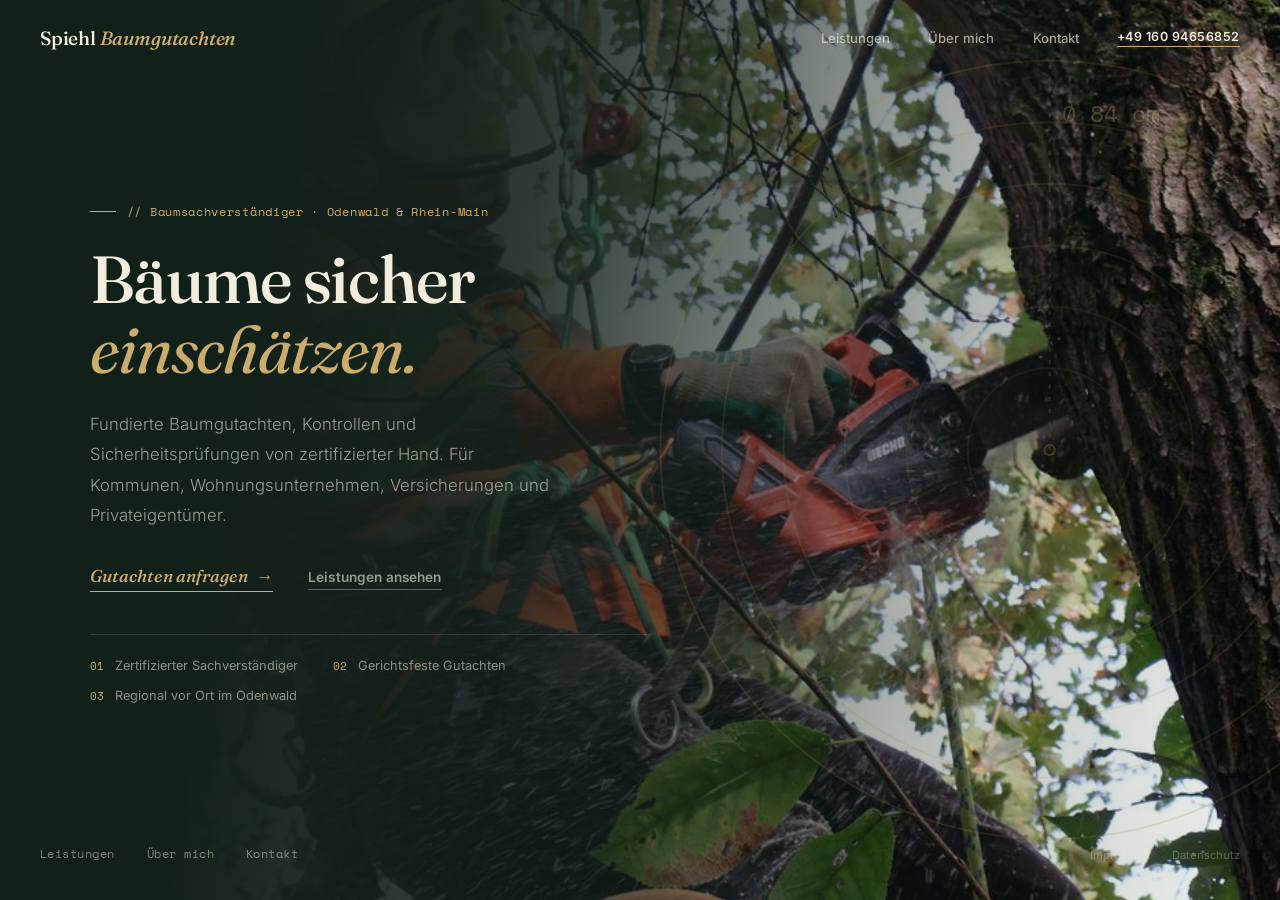
==== index.html @ 6eb5bc49 "Update index.html" ====
<!DOCTYPE html>
<html lang="de">
<head>
<meta charset="UTF-8">
<meta name="viewport" content="width=device-width, initial-scale=1">
<title>Baumsachverständiger Spiehl - Gutachten & Baumkontrolle im Odenwald</title>
<meta name="description" content="Zertifizierte Baumgutachten, Baumkontrolle, Bruch- und Standsicherheitsprüfung im Odenwald & Rhein-Main-Gebiet. Gerichtsfeste Gutachten, persönlich vor Ort.">
<meta name="robots" content="index, follow">
<link rel="canonical" href="https://noeffen.github.io/Spiehl/">

<meta property="og:type" content="website">
<meta property="og:url" content="https://noeffen.github.io/Spiehl/">
<meta property="og:title" content="Baumsachverständiger Spiehl - Gutachten & Baumkontrolle">
<meta property="og:description" content="Zertifizierte Baumgutachten, Baumkontrolle, Bruch- und Standsicherheitsprüfung im Odenwald & Rhein-Main-Gebiet.">
<meta property="og:image" content="https://noeffen.github.io/Spiehl/img/og-image.jpg">
<meta property="og:image:width" content="1200">
<meta property="og:image:height" content="630">
<meta property="og:image:alt" content="Spiehl Baumgutachten · Baumsachverständiger im Odenwald">
<meta property="og:site_name" content="Baumsachverständiger Spiehl">
<meta property="og:locale" content="de_DE">
<meta name="twitter:card" content="summary_large_image">
<meta name="twitter:title" content="Baumsachverständiger Spiehl - Gutachten & Baumkontrolle">
<meta name="twitter:description" content="Zertifizierte Baumgutachten, Baumkontrolle, Bruch- und Standsicherheitsprüfung im Odenwald & Rhein-Main-Gebiet.">
<meta name="twitter:image" content="https://noeffen.github.io/Spiehl/img/og-image.jpg">

<script type="application/ld+json">
{
  "@context": "https://schema.org",
  "@graph": [
    {
      "@type": "ProfessionalService",
      "@id": "https://noeffen.github.io/Spiehl/#business",
      "name": "Baumsachverständiger Spiehl",
      "description": "Zertifizierte Baumgutachten, Baumkontrolle, Bruch- und Standsicherheitsprüfung sowie Holzwertermittlung im Odenwald und Rhein-Main-Gebiet.",
      "url": "https://noeffen.github.io/Spiehl/",
      "telephone": "+4916094656852",
      "email": "hallo@spiehl-arboristik.de",
      "image": "https://noeffen.github.io/Spiehl/img/og-image.jpg",
      "priceRange": "€€",
      "areaServed": ["Odenwald", "Rhein-Main-Gebiet", "Hessen"],
      "address": {"@type": "PostalAddress", "streetAddress": "Bessunger Str. 138a", "postalCode": "64347", "addressLocality": "Griesheim", "addressRegion": "Hessen", "addressCountry": "DE"}
    },
    {
      "@type": "Person",
      "@id": "https://noeffen.github.io/Spiehl/#person",
      "name": "Lukas Spiehl",
      "jobTitle": "Baumsachverständiger",
      "worksFor": {"@id": "https://noeffen.github.io/Spiehl/#business"}
    }
  ]
}
</script>

<link rel="preconnect" href="https://fonts.googleapis.com">
<link rel="preconnect" href="https://fonts.gstatic.com" crossorigin>
<link href="https://fonts.googleapis.com/css2?family=Fraunces:ital,opsz,wght@0,9..144,300;0,9..144,400;0,9..144,500;0,9..144,600;1,9..144,400;1,9..144,500&family=Inter:wght@300;400;500;600;700&family=Space+Mono:wght@400;700&display=swap" rel="stylesheet">

<style>
  * { margin: 0; padding: 0; box-sizing: border-box; }
  :root {
    --forest: #12201A; --gold: #A9863C; --gold-pale: #C9AC6E;
    --paper: #F1ECDC; --line: rgba(18,32,26,0.14); --line-dark: rgba(241,236,220,0.14);
    --ink: #16211B; --muted: #6C7566;
  }
  html, body { height: 100%; overflow: hidden; background: var(--forest); }
  body {
    font-family: 'Inter', -apple-system, BlinkMacSystemFont, sans-serif;
    color: var(--paper); -webkit-font-smoothing: antialiased;
  }
  a { text-decoration: none; color: inherit; }
  em { font-style: italic; }

  .page { position: relative; width: 100vw; height: 100vh; overflow: hidden; }

  /* ── NAV: full-width, edge-anchored (no centered container) ── */
  header { position: absolute; top: 0; left: 0; right: 0; z-index: 20; padding: 1.6rem clamp(1.4rem, 4vw, 2.5rem); }
  .nav-inner { display: flex; justify-content: space-between; align-items: center; }
  .brand { font-family: 'Fraunces', serif; font-weight: 500; font-size: 1.2rem; letter-spacing: -.01em; color: var(--paper); }
  .brand em { color: var(--gold-pale); }
  .nav-links { display: flex; align-items: center; gap: 2.4rem; }
  .nav-links a.link { font-size: .82rem; font-weight: 500; color: var(--paper); opacity: .65; transition: opacity .2s; }
  .nav-links a.link:hover { opacity: 1; }
  .nav-phone { font-size: .78rem; font-weight: 600; letter-spacing: .04em; color: var(--paper); border-bottom: 1px solid var(--gold-pale); padding-bottom: 2px; transition: opacity .2s; }
  .nav-phone:hover { opacity: .8; }

  /* ── CTA LINKS (no boxes, just styled underlined text) ── */
  .cta-link { display: inline-flex; align-items: baseline; gap: .5rem; border-bottom: 1.5px solid currentColor; padding-bottom: 4px; transition: gap .25s ease, opacity .2s ease, color .2s ease; }
  .cta-link:hover { gap: .85rem; }
  .cta-link .arrow { display: inline-block; transition: transform .25s ease; }
  .cta-link:hover .arrow { transform: translateX(3px); }
  .cta-primary { font-family: 'Fraunces', serif; font-style: italic; font-weight: 500; font-size: 1.08rem; color: var(--gold-pale); }
  .cta-secondary { font-family: 'Inter', sans-serif; font-weight: 600; font-size: .85rem; letter-spacing: .01em; color: rgba(241,236,220,.6); border-color: rgba(241,236,220,.32); }
  .cta-secondary:hover { color: var(--paper); border-color: var(--gold-pale); }

  /* ── HERO PHOTO (real photograph, gradient into the dark ground) ── */
  .hero-photo { position: absolute; inset: 0; z-index: 0; }
  .hero-photo img { width: 100%; height: 100%; object-fit: cover; object-position: 72% 28%; }
  .hero-photo::after { content: ''; position: absolute; inset: 0; background: linear-gradient(100deg, var(--forest) 0%, var(--forest) 22%, rgba(18,32,26,.88) 40%, rgba(18,32,26,.55) 58%, rgba(18,32,26,.22) 78%, rgba(18,32,26,.05) 100%); }

  /* ── HERO DIAGRAM (pure background, no card on top) ── */
  .diagram { position: absolute; top: 50%; right: -14%; transform: translateY(-50%); width: 64vw; max-width: 900px; aspect-ratio: 1; pointer-events: none; z-index: 1; opacity: .3; }
  .diagram circle { fill: none; stroke: var(--gold); }
  .diagram .tick { stroke: var(--gold-pale); }
  .diagram text { fill: var(--gold-pale); font-family: 'Space Mono', monospace; }

  /* ── HERO CONTENT: left-anchored, not centered ── */
  .hero-inner { position: relative; z-index: 2; height: 100%; display: flex; align-items: center; padding-left: clamp(2rem, 7vw, 7rem); padding-right: 2rem; }
  .hero-content { max-width: 640px; }
  .eyebrow { display: inline-flex; align-items: center; gap: .7rem; font-family: 'Space Mono', monospace; font-size: .72rem; letter-spacing: .06em; color: var(--gold-pale); margin-bottom: 1.6rem; }
  .eyebrow::before { content: ''; width: 26px; height: 1px; background: var(--gold-pale); }
  .hero-inner h1 { font-family: 'Fraunces', serif; font-weight: 500; font-size: clamp(2.6rem, 5.2vw, 4.8rem); line-height: 1.05; letter-spacing: -.02em; margin-bottom: 1.5rem; }
  .hero-inner h1 em { color: var(--gold-pale); font-weight: 400; }
  .hero-inner .lead { font-size: 1.05rem; line-height: 1.8; color: rgba(241,236,220,.62); max-width: 480px; margin-bottom: 2.2rem; font-weight: 300; }
  .hero-cta { display: flex; flex-wrap: wrap; align-items: baseline; gap: .5rem 2.2rem; margin-bottom: 2.6rem; }
  .badges { display: flex; flex-wrap: wrap; gap: .8rem 2.2rem; border-top: 1px solid var(--line-dark); padding-top: 1.4rem; max-width: 560px; }
  .badge { display: flex; align-items: baseline; gap: .7rem; font-size: .8rem; color: rgba(241,236,220,.55); }
  .badge .mono { color: var(--gold-pale); font-size: .7rem; font-family: 'Space Mono', monospace; }

  /* ── BOTTOM NAV ── */
  .bottom-nav { position: absolute; bottom: 2.4rem; left: 2.5rem; z-index: 20; display: flex; gap: 2rem; }
  .bottom-nav a { font-family: 'Space Mono', monospace; font-size: .74rem; letter-spacing: .04em; color: rgba(241,236,220,.5); transition: color .2s; }
  .bottom-nav a:hover { color: var(--gold-pale); }
  .legal-links { position: absolute; bottom: 2.4rem; right: 2.5rem; z-index: 20; display: flex; gap: 1.4rem; }
  .legal-links a { font-size: .7rem; color: rgba(241,236,220,.32); transition: color .2s; }
  .legal-links a:hover { color: rgba(241,236,220,.65); }

  @media(max-width: 900px) {
    .diagram { opacity: .22; width: 80vw; right: -30%; }
    .hero-photo::after { background: linear-gradient(100deg, var(--forest) 0%, var(--forest) 15%, rgba(18,32,26,.9) 32%, rgba(18,32,26,.6) 52%, rgba(18,32,26,.3) 72%, rgba(18,32,26,.1) 100%); }
  }

  @media(max-width: 768px) {
    html, body { overflow-x: hidden; overflow-y: auto; height: auto; }
    .page { height: auto; min-height: 100dvh; overflow-x: hidden; overflow-y: visible; }
    header { position: relative; padding: 1.4rem; }
    .nav-links .link { display: none; }
    .hero-inner { padding: 2.4rem 1.4rem 6rem; height: auto; }
    .hero-photo::after { background: linear-gradient(180deg, rgba(18,32,26,.35) 0%, var(--forest) 62%, var(--forest) 100%); }
    .diagram { position: absolute; top: 6rem; right: -40%; width: 100vw; opacity: .16; }
    .badges { max-width: 100%; }
    .bottom-nav { position: relative; left: auto; bottom: auto; margin: 2rem 1.4rem 1rem; flex-wrap: wrap; gap: 1.4rem 1.8rem; }
    .legal-links { position: relative; right: auto; bottom: auto; margin: 0 1.4rem 2rem; }
  }
  @media(max-width: 480px) {
    header { padding: 1.4rem; }
    .nav-inner { padding: 0; }
  }
</style>
</head>
<body>

<div class="page">
  <header>
    <div class="nav-inner">
      <a href="index.html" class="brand">Spiehl <em>Baumgutachten</em></a>
      <div class="nav-links">
        <a href="leistungen.html" class="link">Leistungen</a>
        <a href="ueber-mich.html" class="link">Über mich</a>
        <a href="kontakt.html" class="link">Kontakt</a>
        <a href="tel:+4916094656852" class="nav-phone">+49 160 94656852</a>
      </div>
    </div>
  </header>

  <div class="hero-photo">
    <img src="img/klettern.jpg" alt="Baumsachverständiger Spiehl bei der Untersuchung in der Krone" width="933" height="1400">
  </div>

  <svg class="diagram" viewBox="0 0 400 400">
    <circle cx="200" cy="200" r="40" stroke-width="1" opacity=".3"/>
    <circle cx="200" cy="200" r="70" stroke-width="1" opacity=".35"/>
    <circle cx="200" cy="200" r="100" stroke-width="1" opacity=".4"/>
    <circle cx="200" cy="200" r="130" stroke-width="1" opacity=".45"/>
    <circle cx="200" cy="200" r="160" stroke-width="1" opacity=".5"/>
    <circle cx="200" cy="200" r="190" stroke-width="1" opacity=".55"/>
    <line class="tick" x1="200" y1="200" x2="200" y2="10" stroke-width="1" stroke-dasharray="2 4" opacity=".6"/>
    <circle cx="200" cy="200" r="2.5" fill="#C9AC6E"/>
    <text x="206" y="40" font-size="11">Ø 84 cm</text>
  </svg>

  <div class="hero-inner">
    <div class="hero-content">
      <div class="eyebrow">// Baumsachverständiger · Odenwald &amp; Rhein-Main</div>
      <h1>Bäume sicher <em>einschätzen.</em></h1>
      <p class="lead">Fundierte Baumgutachten, Kontrollen und Sicherheitsprüfungen von zertifizierter Hand. Für Kommunen, Wohnungsunternehmen, Versicherungen und Privateigentümer.</p>
      <div class="hero-cta">
        <a href="kontakt.html" class="cta-link cta-primary">Gutachten anfragen <span class="arrow">→</span></a>
        <a href="leistungen.html" class="cta-link cta-secondary">Leistungen ansehen</a>
      </div>
      <div class="badges">
        <div class="badge"><span class="mono">01</span> Zertifizierter Sachverständiger</div>
        <div class="badge"><span class="mono">02</span> Gerichtsfeste Gutachten</div>
        <div class="badge"><span class="mono">03</span> Regional vor Ort im Odenwald</div>
      </div>
    </div>
  </div>

  <div class="bottom-nav">
    <a href="leistungen.html">Leistungen</a>
    <a href="ueber-mich.html">Über mich</a>
    <a href="kontakt.html">Kontakt</a>
  </div>
  <div class="legal-links">
    <a href="impressum.html">Impressum</a>
    <a href="datenschutz.html">Datenschutz</a>
  </div>
</div>

</body>
</html>
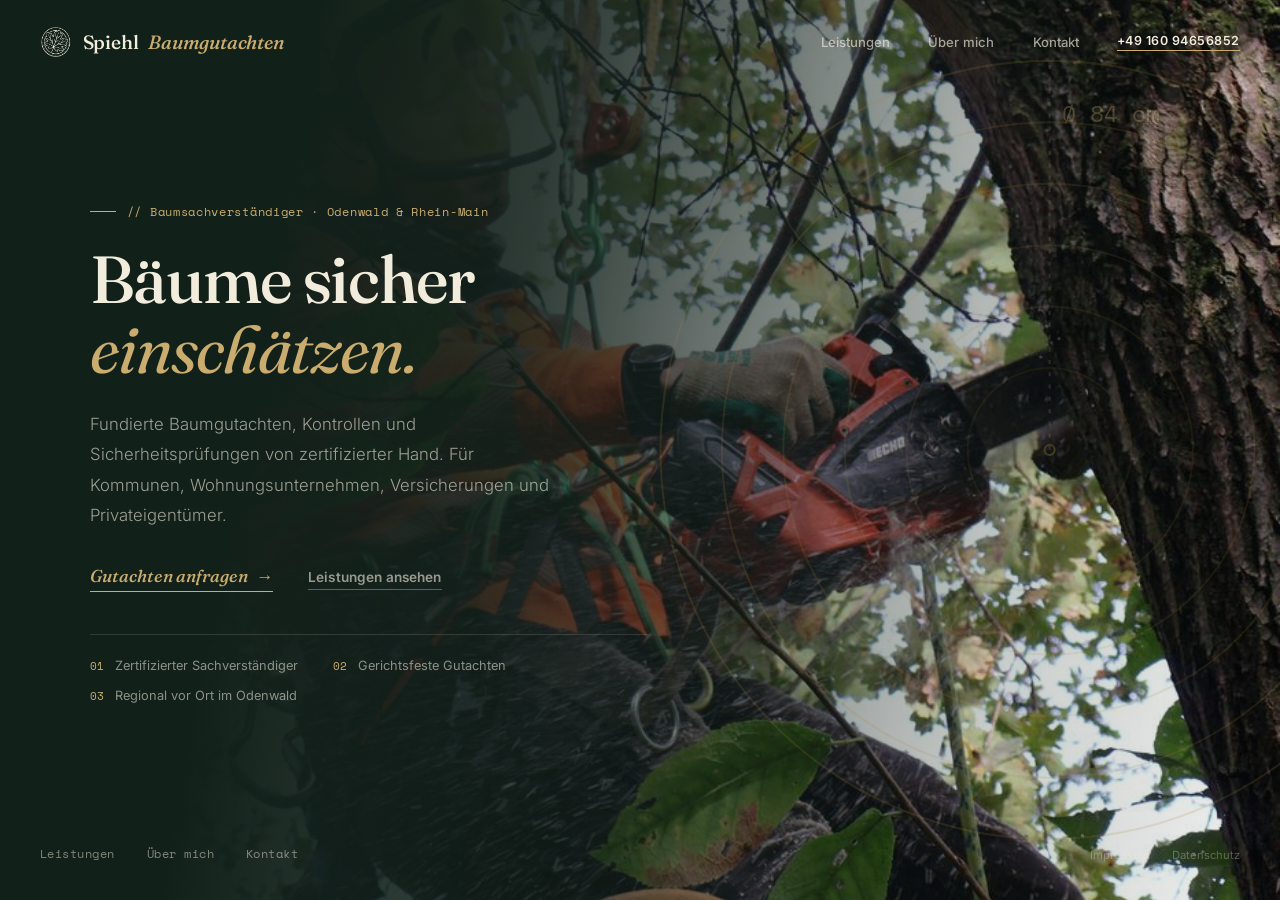
==== commit 3983b3e9: "Replace text-only brand with real logo icon from spiehl-arboristik.de Extracted the circular leaf/ta" ====
--- a/index.html
+++ b/index.html
@@ -2,6 +2,9 @@
 <html lang="de">
 <head>
 <meta charset="UTF-8">
+<link rel="icon" type="image/png" sizes="32x32" href="favicon-32.png">
+<link rel="icon" type="image/png" sizes="192x192" href="favicon-192.png">
+<link rel="apple-touch-icon" sizes="180x180" href="apple-touch-icon.png">
 <meta name="viewport" content="width=device-width, initial-scale=1">
 <title>Baumsachverständiger Spiehl - Gutachten & Baumkontrolle im Odenwald</title>
 <meta name="description" content="Zertifizierte Baumgutachten, Baumkontrolle, Bruch- und Standsicherheitsprüfung im Odenwald & Rhein-Main-Gebiet. Gerichtsfeste Gutachten, persönlich vor Ort.">
@@ -60,7 +63,7 @@
   :root {
     --forest: #12201A; --gold: #A9863C; --gold-pale: #C9AC6E;
     --paper: #F1ECDC; --line: rgba(18,32,26,0.14); --line-dark: rgba(241,236,220,0.14);
-    --ink: #16211B; --muted: #6C7566;
+    --ink: #16211B; --muted: #5D6456;
   }
   html, body { height: 100%; overflow: hidden; background: var(--forest); }
   body {
@@ -69,13 +72,18 @@
   }
   a { text-decoration: none; color: inherit; }
   em { font-style: italic; }
+  .sr-only { position: absolute; width: 1px; height: 1px; padding: 0; margin: -1px; overflow: hidden; clip: rect(0,0,0,0); white-space: nowrap; border: 0; }
+  .skip-link { position: absolute; left: -9999px; top: 0; z-index: 9999; background: var(--forest); color: var(--paper); padding: .8rem 1.4rem; font-size: .85rem; font-weight: 600; }
+  .skip-link:focus { left: 1rem; top: 1rem; }
+  a:focus-visible, button:focus-visible { outline: 2px solid var(--gold-pale); outline-offset: 2px; }
 
   .page { position: relative; width: 100vw; height: 100vh; overflow: hidden; }
 
   /* ── NAV: full-width, edge-anchored (no centered container) ── */
   header { position: absolute; top: 0; left: 0; right: 0; z-index: 20; padding: 1.6rem clamp(1.4rem, 4vw, 2.5rem); }
   .nav-inner { display: flex; justify-content: space-between; align-items: center; }
-  .brand { font-family: 'Fraunces', serif; font-weight: 500; font-size: 1.2rem; letter-spacing: -.01em; color: var(--paper); }
+  .brand { display: inline-flex; align-items: center; gap: .6rem; font-family: 'Fraunces', serif; font-weight: 500; font-size: 1.2rem; letter-spacing: -.01em; color: var(--paper); }
+  .brand img { height: 1.7em; width: auto; display: block; }
   .brand em { color: var(--gold-pale); }
   .nav-links { display: flex; align-items: center; gap: 2.4rem; }
   .nav-links a.link { font-size: .82rem; font-weight: 500; color: var(--paper); opacity: .65; transition: opacity .2s; }
@@ -134,10 +142,12 @@
     .page { height: auto; min-height: 100dvh; overflow-x: hidden; overflow-y: visible; }
     header { position: relative; padding: 1.4rem; }
     .nav-links .link { display: none; }
-    .hero-inner { padding: 2.4rem 1.4rem 6rem; height: auto; }
-    .hero-photo::after { background: linear-gradient(180deg, rgba(18,32,26,.35) 0%, var(--forest) 62%, var(--forest) 100%); }
-    .diagram { position: absolute; top: 6rem; right: -40%; width: 100vw; opacity: .16; }
-    .badges { max-width: 100%; }
+    .hero-photo { top: 0; left: 0; right: 0; bottom: auto; height: 42vh; }
+    .hero-photo img { object-position: 62% 20%; }
+    .hero-photo::after { background: linear-gradient(180deg, rgba(18,32,26,.6) 0%, rgba(18,32,26,.78) 60%, var(--forest) 100%); }
+    .diagram { display: none; }
+    .hero-inner { padding: 34vh 1.4rem 6rem; height: auto; }
+    .badges { flex-direction: column; align-items: flex-start; gap: .7rem; max-width: 100%; }
     .bottom-nav { position: relative; left: auto; bottom: auto; margin: 2rem 1.4rem 1rem; flex-wrap: wrap; gap: 1.4rem 1.8rem; }
     .legal-links { position: relative; right: auto; bottom: auto; margin: 0 1.4rem 2rem; }
   }
@@ -149,10 +159,12 @@
 </head>
 <body>
 
+<a href="#main-content" class="skip-link">Zum Hauptinhalt springen</a>
+
 <div class="page">
   <header>
     <div class="nav-inner">
-      <a href="index.html" class="brand">Spiehl <em>Baumgutachten</em></a>
+      <a href="index.html" class="brand"><img src="img/logo-icon-light.png" alt="" width="240" height="237">Spiehl <em>Baumgutachten</em></a>
       <div class="nav-links">
         <a href="leistungen.html" class="link">Leistungen</a>
         <a href="ueber-mich.html" class="link">Über mich</a>
@@ -163,7 +175,7 @@
   </header>
 
   <div class="hero-photo">
-    <img src="img/klettern.jpg" alt="Baumsachverständiger Spiehl bei der Untersuchung in der Krone" width="933" height="1400">
+    <img src="img/klettern.jpg" alt="Baumsachverständiger Spiehl bei der Untersuchung in der Krone" width="933" height="1400" fetchpriority="high" decoding="async">
   </div>
 
   <svg class="diagram" viewBox="0 0 400 400">
@@ -178,10 +190,10 @@
     <text x="206" y="40" font-size="11">Ø 84 cm</text>
   </svg>
 
-  <div class="hero-inner">
+  <div class="hero-inner" id="main-content">
     <div class="hero-content">
       <div class="eyebrow">// Baumsachverständiger · Odenwald &amp; Rhein-Main</div>
-      <h1>Bäume sicher <em>einschätzen.</em></h1>
+      <h1>Bäume sicher <em>einschätzen.</em><span class="sr-only"> Baumsachverständiger Lukas Spiehl im Odenwald und Rhein-Main-Gebiet.</span></h1>
       <p class="lead">Fundierte Baumgutachten, Kontrollen und Sicherheitsprüfungen von zertifizierter Hand. Für Kommunen, Wohnungsunternehmen, Versicherungen und Privateigentümer.</p>
       <div class="hero-cta">
         <a href="kontakt.html" class="cta-link cta-primary">Gutachten anfragen <span class="arrow">→</span></a>
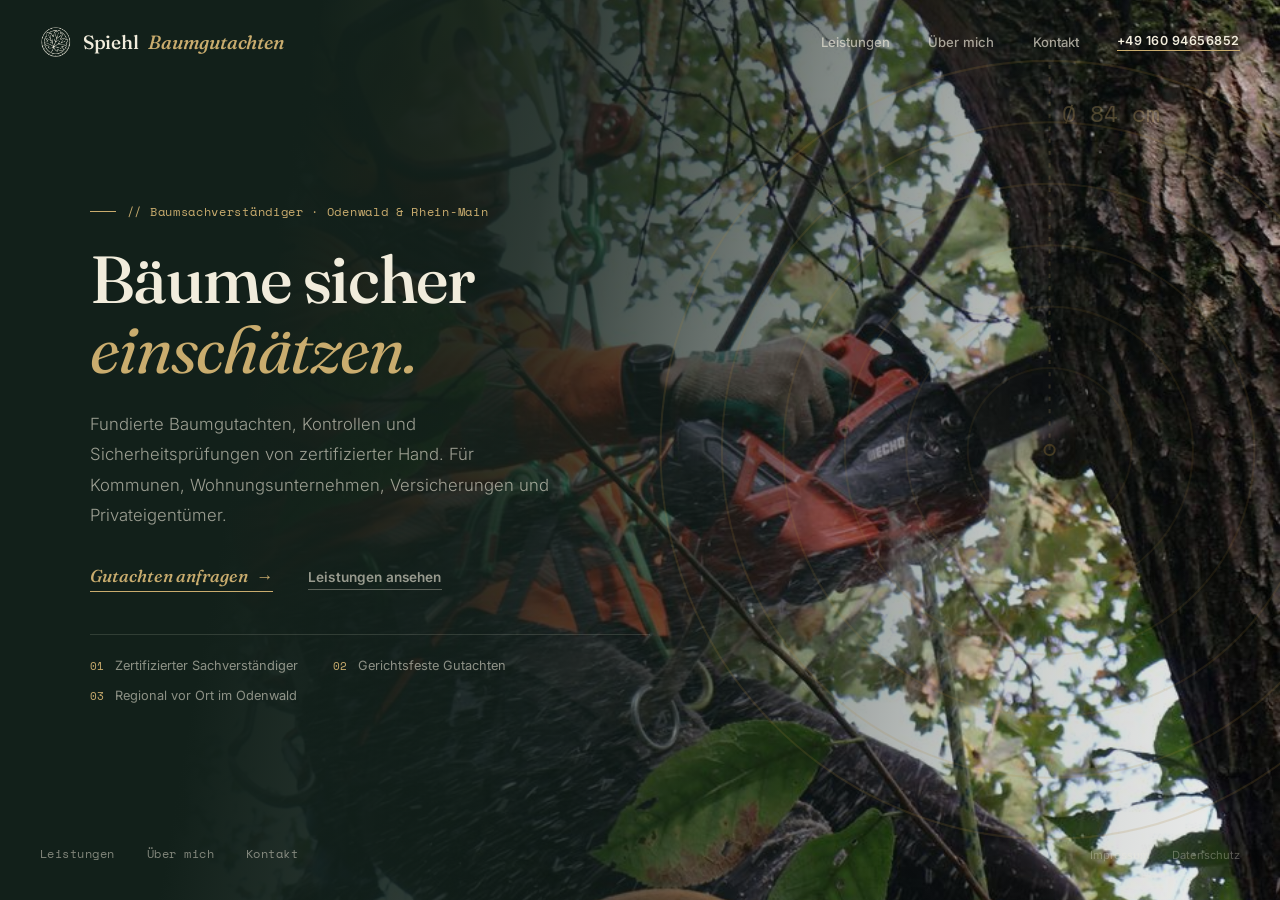
==== commit 9337fe50: "Cut image payload substantially to help with perceived slowness Swap the leistungen intro's backgrou" ====
--- a/index.html
+++ b/index.html
@@ -88,8 +88,9 @@
   .nav-links { display: flex; align-items: center; gap: 2.4rem; }
   .nav-links a.link { font-size: .82rem; font-weight: 500; color: var(--paper); opacity: .65; transition: opacity .2s; }
   .nav-links a.link:hover { opacity: 1; }
-  .nav-phone { font-size: .78rem; font-weight: 600; letter-spacing: .04em; color: var(--paper); border-bottom: 1px solid var(--gold-pale); padding-bottom: 2px; transition: opacity .2s; }
+  .nav-phone { display: inline-flex; align-items: center; gap: .45rem; font-size: .78rem; font-weight: 600; letter-spacing: .04em; color: var(--paper); border-bottom: 1px solid var(--gold-pale); padding-bottom: 2px; transition: opacity .2s; }
   .nav-phone:hover { opacity: .8; }
+  .nav-phone-icon { display: none; width: 17px; height: 17px; flex-shrink: 0; }
 
   /* ── CTA LINKS (no boxes, just styled underlined text) ── */
   .cta-link { display: inline-flex; align-items: baseline; gap: .5rem; border-bottom: 1.5px solid currentColor; padding-bottom: 4px; transition: gap .25s ease, opacity .2s ease, color .2s ease; }
@@ -142,6 +143,9 @@
     .page { height: auto; min-height: 100dvh; overflow-x: hidden; overflow-y: visible; }
     header { position: relative; padding: 1.4rem; }
     .nav-links .link { display: none; }
+    .nav-phone { border-bottom: none; padding-bottom: 0; }
+    .nav-phone-text { display: none; }
+    .nav-phone-icon { display: block; }
     .hero-photo { top: 0; left: 0; right: 0; bottom: auto; height: 42vh; }
     .hero-photo img { object-position: 62% 20%; }
     .hero-photo::after { background: linear-gradient(180deg, rgba(18,32,26,.6) 0%, rgba(18,32,26,.78) 60%, var(--forest) 100%); }
@@ -164,12 +168,15 @@
 <div class="page">
   <header>
     <div class="nav-inner">
-      <a href="index.html" class="brand"><img src="img/logo-icon-light.png" alt="" width="240" height="237">Spiehl <em>Baumgutachten</em></a>
+      <a href="index.html" class="brand"><img src="img/logo-icon-light.png" alt="" width="120" height="118">Spiehl <em>Baumgutachten</em></a>
       <div class="nav-links">
         <a href="leistungen.html" class="link">Leistungen</a>
         <a href="ueber-mich.html" class="link">Über mich</a>
         <a href="kontakt.html" class="link">Kontakt</a>
-        <a href="tel:+4916094656852" class="nav-phone">+49 160 94656852</a>
+        <a href="tel:+4916094656852" class="nav-phone" aria-label="Anrufen: +49 160 94656852">
+          <span class="nav-phone-text">+49 160 94656852</span>
+          <svg class="nav-phone-icon" viewBox="0 0 24 24" fill="none" stroke="currentColor" stroke-width="1.8" stroke-linecap="round" stroke-linejoin="round" aria-hidden="true"><path d="M6.6 10.8c1.4 2.8 3.8 5.2 6.6 6.6l2.2-2.2c.3-.3.7-.4 1-.2 1.1.4 2.3.6 3.5.6.6 0 1 .4 1 1v3.4c0 .6-.4 1-1 1C10.6 21 3 13.4 3 4c0-.6.4-1 1-1h3.4c.6 0 1 .4 1 1 0 1.2.2 2.4.6 3.5.1.3 0 .7-.2 1L6.6 10.8Z"/></svg>
+        </a>
       </div>
     </div>
   </header>
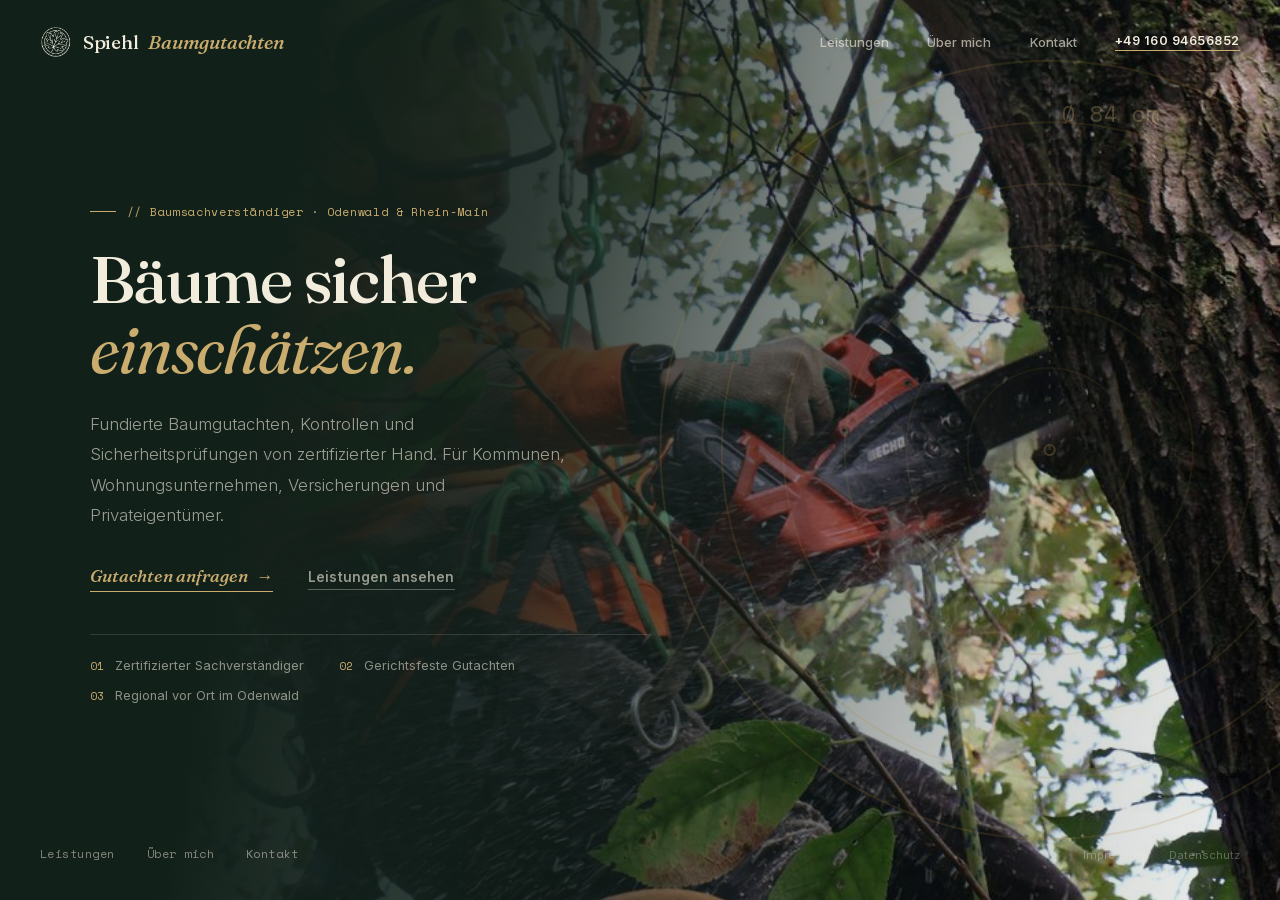
==== commit c281c91b: "Self-host Google Fonts to remove the LG-München abmahnung risk Download Inter, Fraunces (normal + it" ====
--- a/index.html
+++ b/index.html
@@ -54,9 +54,7 @@
 }
 </script>
 
-<link rel="preconnect" href="https://fonts.googleapis.com">
-<link rel="preconnect" href="https://fonts.gstatic.com" crossorigin>
-<link href="https://fonts.googleapis.com/css2?family=Fraunces:ital,opsz,wght@0,9..144,300;0,9..144,400;0,9..144,500;0,9..144,600;1,9..144,400;1,9..144,500&family=Inter:wght@300;400;500;600;700&family=Space+Mono:wght@400;700&display=swap" rel="stylesheet">
+<link rel="stylesheet" href="fonts/fonts.css">
 
 <style>
   * { margin: 0; padding: 0; box-sizing: border-box; }
--- a/fonts/fonts.css
+++ b/fonts/fonts.css
@@ -0,0 +1,40 @@
+@font-face {
+  font-family: 'Fraunces';
+  font-style: normal;
+  font-weight: 300 600;
+  font-display: swap;
+  src: url('fraunces-normal.woff2') format('woff2');
+  unicode-range: U+0000-00FF, U+0131, U+0152-0153, U+02BB-02BC, U+02C6, U+02DA, U+02DC, U+0304, U+0308, U+0329, U+2000-206F, U+20AC, U+2122, U+2191, U+2193, U+2212, U+2215, U+FEFF, U+FFFD;
+}
+@font-face {
+  font-family: 'Fraunces';
+  font-style: italic;
+  font-weight: 400 500;
+  font-display: swap;
+  src: url('fraunces-italic.woff2') format('woff2');
+  unicode-range: U+0000-00FF, U+0131, U+0152-0153, U+02BB-02BC, U+02C6, U+02DA, U+02DC, U+0304, U+0308, U+0329, U+2000-206F, U+20AC, U+2122, U+2191, U+2193, U+2212, U+2215, U+FEFF, U+FFFD;
+}
+@font-face {
+  font-family: 'Inter';
+  font-style: normal;
+  font-weight: 300 700;
+  font-display: swap;
+  src: url('inter-normal.woff2') format('woff2');
+  unicode-range: U+0000-00FF, U+0131, U+0152-0153, U+02BB-02BC, U+02C6, U+02DA, U+02DC, U+0304, U+0308, U+0329, U+2000-206F, U+20AC, U+2122, U+2191, U+2193, U+2212, U+2215, U+FEFF, U+FFFD;
+}
+@font-face {
+  font-family: 'Space Mono';
+  font-style: normal;
+  font-weight: 400;
+  font-display: swap;
+  src: url('spacemono-regular.woff2') format('woff2');
+  unicode-range: U+0000-00FF, U+0131, U+0152-0153, U+02BB-02BC, U+02C6, U+02DA, U+02DC, U+0304, U+0308, U+0329, U+2000-206F, U+20AC, U+2122, U+2191, U+2193, U+2212, U+2215, U+FEFF, U+FFFD;
+}
+@font-face {
+  font-family: 'Space Mono';
+  font-style: normal;
+  font-weight: 700;
+  font-display: swap;
+  src: url('spacemono-bold.woff2') format('woff2');
+  unicode-range: U+0000-00FF, U+0131, U+0152-0153, U+02BB-02BC, U+02C6, U+02DA, U+02DC, U+0304, U+0308, U+0329, U+2000-206F, U+20AC, U+2122, U+2191, U+2193, U+2212, U+2215, U+FEFF, U+FFFD;
+}
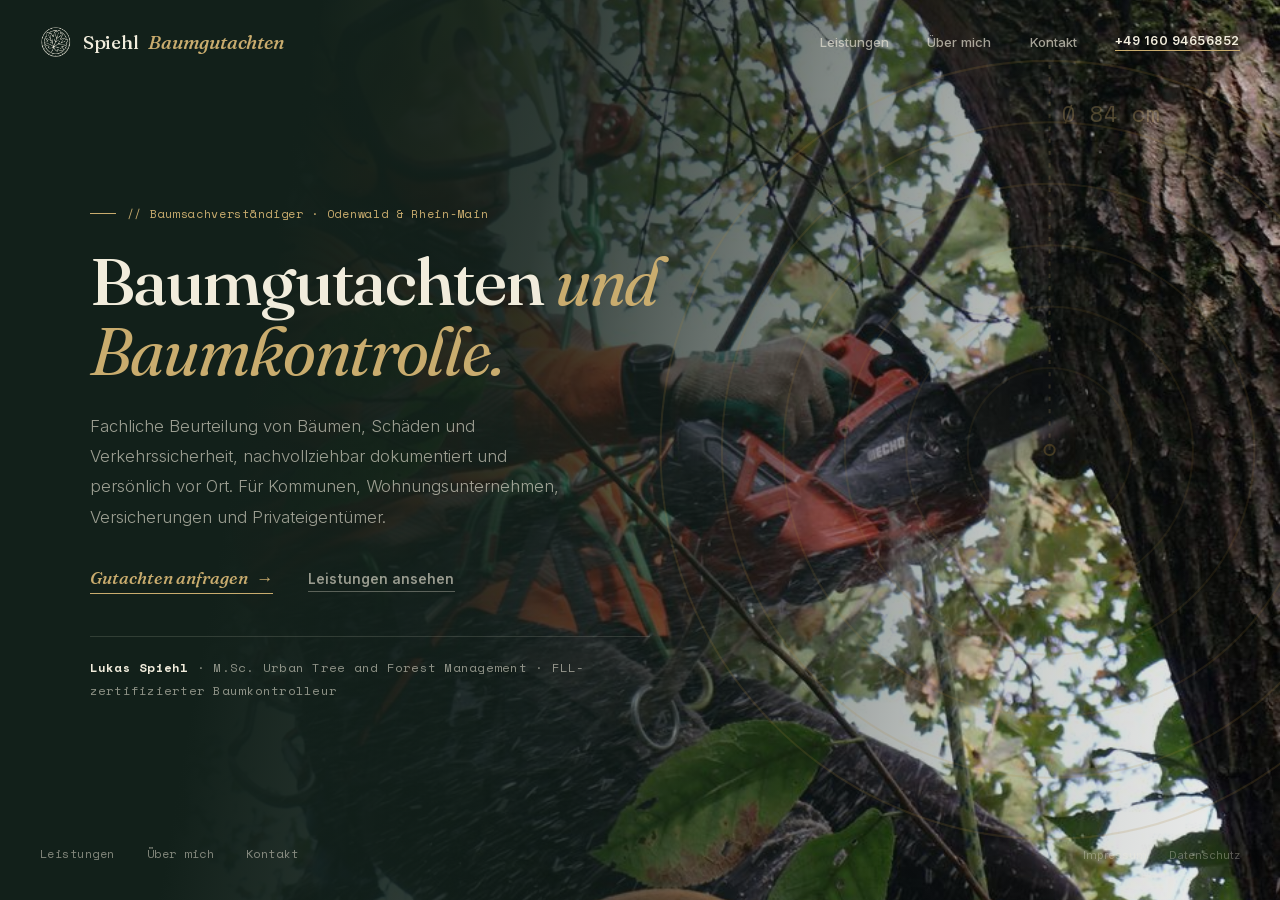
==== commit 07c851f3: "Rewrite copy to read as a real expert's site, not an AI landing page Replace the generic hero claim " ====
--- a/index.html
+++ b/index.html
@@ -119,9 +119,8 @@
   .hero-inner h1 em { color: var(--gold-pale); font-weight: 400; }
   .hero-inner .lead { font-size: 1.05rem; line-height: 1.8; color: rgba(241,236,220,.62); max-width: 480px; margin-bottom: 2.2rem; font-weight: 300; }
   .hero-cta { display: flex; flex-wrap: wrap; align-items: baseline; gap: .5rem 2.2rem; margin-bottom: 2.6rem; }
-  .badges { display: flex; flex-wrap: wrap; gap: .8rem 2.2rem; border-top: 1px solid var(--line-dark); padding-top: 1.4rem; max-width: 560px; }
-  .badge { display: flex; align-items: baseline; gap: .7rem; font-size: .8rem; color: rgba(241,236,220,.55); }
-  .badge .mono { color: var(--gold-pale); font-size: .7rem; font-family: 'Space Mono', monospace; }
+  .credential-line { font-family: 'Space Mono', monospace; font-size: .78rem; letter-spacing: .02em; line-height: 1.8; color: rgba(241,236,220,.55); border-top: 1px solid var(--line-dark); padding-top: 1.3rem; max-width: 560px; }
+  .credential-line strong { color: var(--paper); font-weight: 600; }
 
   /* ── BOTTOM NAV ── */
   .bottom-nav { position: absolute; bottom: 2.4rem; left: 2.5rem; z-index: 20; display: flex; gap: 2rem; }
@@ -149,7 +148,7 @@
     .hero-photo::after { background: linear-gradient(180deg, rgba(18,32,26,.6) 0%, rgba(18,32,26,.78) 60%, var(--forest) 100%); }
     .diagram { display: none; }
     .hero-inner { padding: 34vh 1.4rem 6rem; height: auto; }
-    .badges { flex-direction: column; align-items: flex-start; gap: .7rem; max-width: 100%; }
+    .credential-line { max-width: 100%; }
     .bottom-nav { position: relative; left: auto; bottom: auto; margin: 2rem 1.4rem 1rem; flex-wrap: wrap; gap: 1.4rem 1.8rem; }
     .legal-links { position: relative; right: auto; bottom: auto; margin: 0 1.4rem 2rem; }
   }
@@ -198,17 +197,13 @@
   <div class="hero-inner" id="main-content">
     <div class="hero-content">
       <div class="eyebrow">// Baumsachverständiger · Odenwald &amp; Rhein-Main</div>
-      <h1>Bäume sicher <em>einschätzen.</em><span class="sr-only"> Baumsachverständiger Lukas Spiehl im Odenwald und Rhein-Main-Gebiet.</span></h1>
-      <p class="lead">Fundierte Baumgutachten, Kontrollen und Sicherheitsprüfungen von zertifizierter Hand. Für Kommunen, Wohnungsunternehmen, Versicherungen und Privateigentümer.</p>
+      <h1>Baumgutachten <em>und Baumkontrolle.</em><span class="sr-only"> Baumsachverständiger Lukas Spiehl im Odenwald und Rhein-Main-Gebiet.</span></h1>
+      <p class="lead">Fachliche Beurteilung von Bäumen, Schäden und Verkehrssicherheit, nachvollziehbar dokumentiert und persönlich vor Ort. Für Kommunen, Wohnungsunternehmen, Versicherungen und Privateigentümer.</p>
       <div class="hero-cta">
         <a href="kontakt.html" class="cta-link cta-primary">Gutachten anfragen <span class="arrow">→</span></a>
         <a href="leistungen.html" class="cta-link cta-secondary">Leistungen ansehen</a>
       </div>
-      <div class="badges">
-        <div class="badge"><span class="mono">01</span> Zertifizierter Sachverständiger</div>
-        <div class="badge"><span class="mono">02</span> Gerichtsfeste Gutachten</div>
-        <div class="badge"><span class="mono">03</span> Regional vor Ort im Odenwald</div>
-      </div>
+      <div class="credential-line"><strong>Lukas Spiehl</strong> · M.Sc. Urban Tree and Forest Management · FLL-zertifizierter Baumkontrolleur</div>
     </div>
   </div>
 
